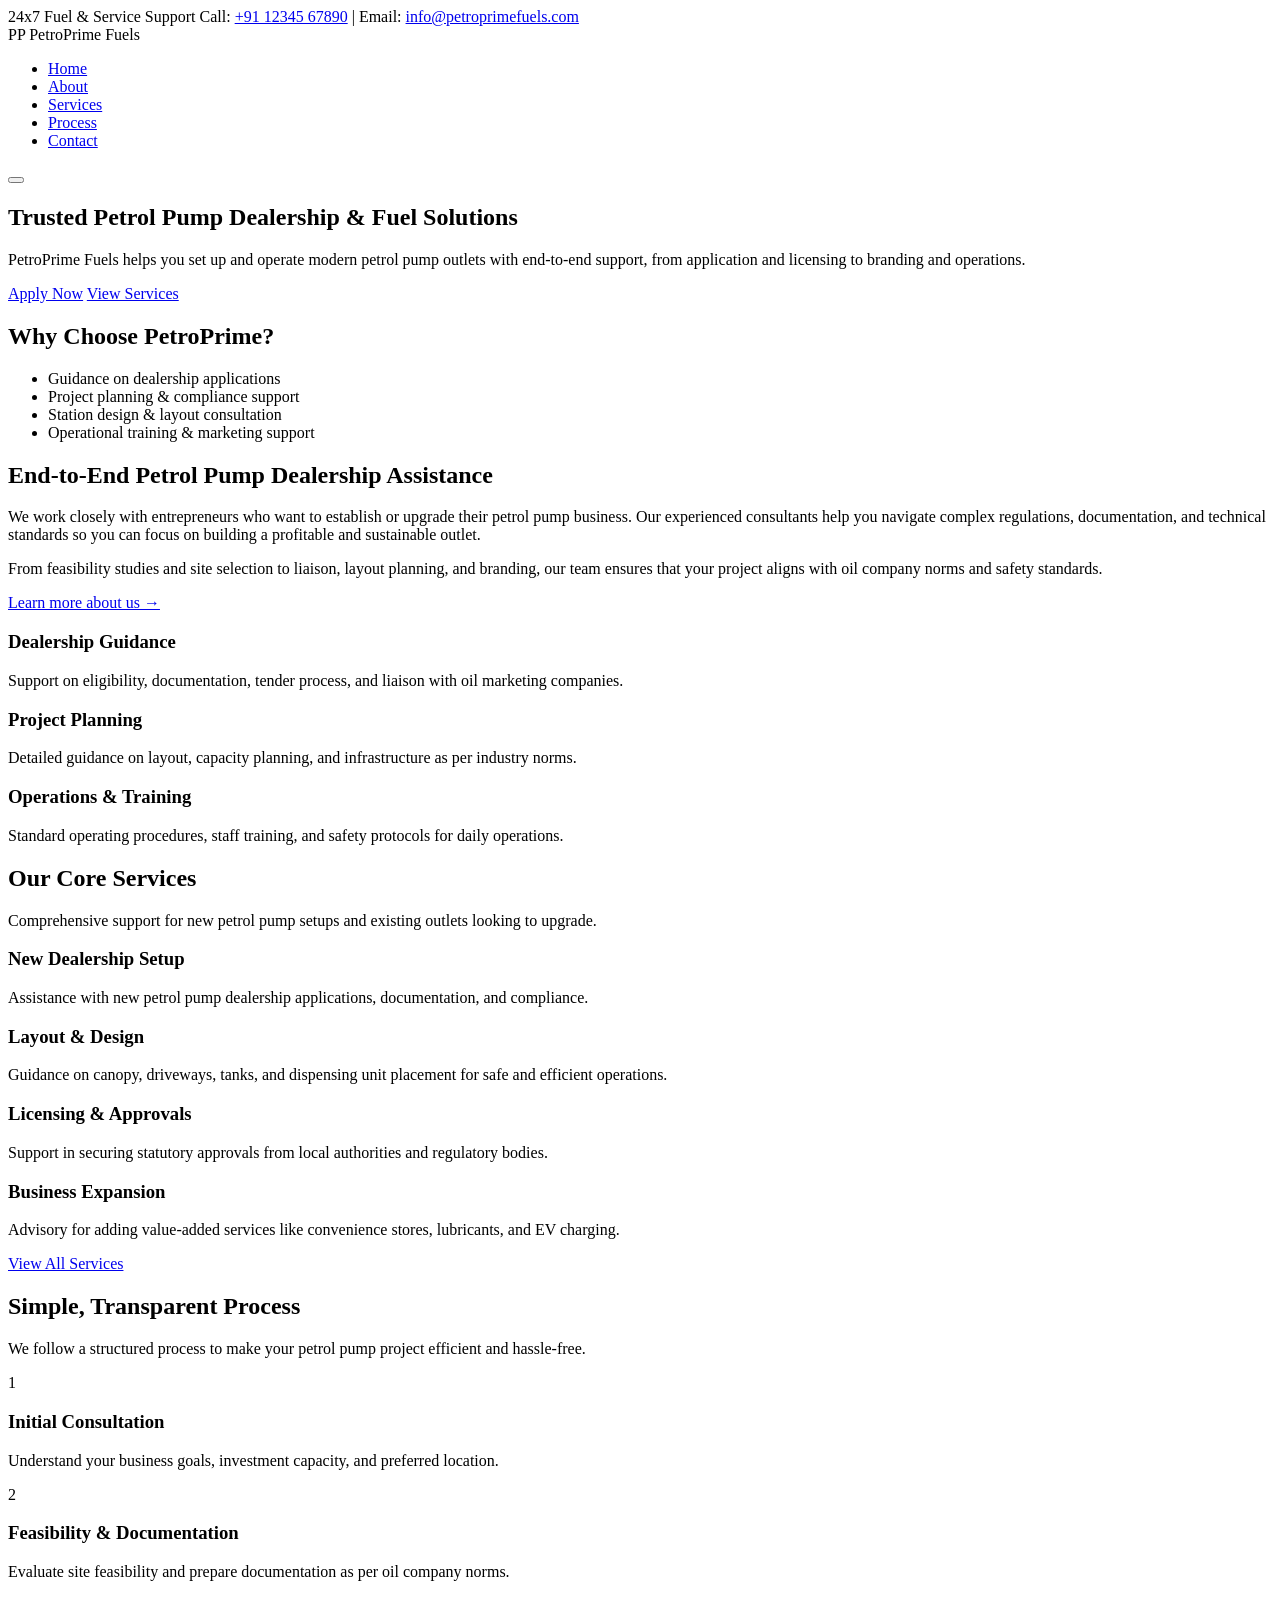
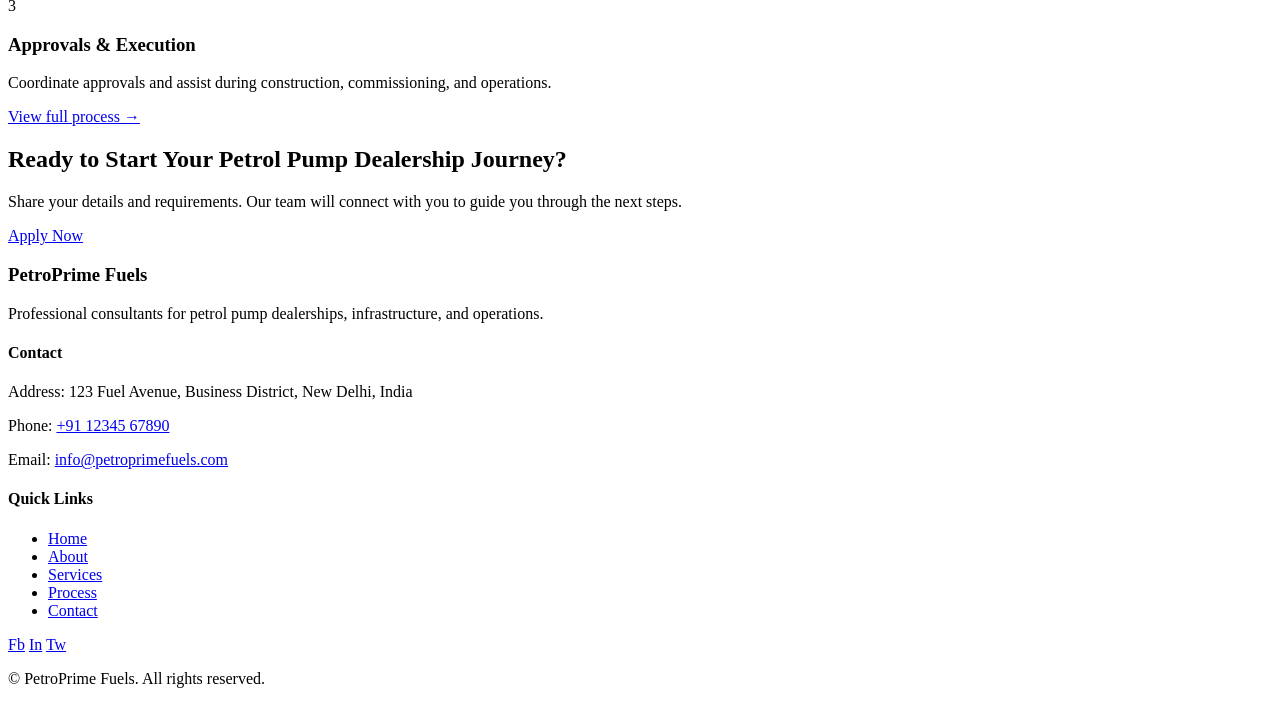
==== index.html @ 76551018 "Add files via upload" ====
<!DOCTYPE html>
<html lang="en">
<head>
  <meta charset="UTF-8" />
  <meta name="viewport" content="width=device-width, initial-scale=1.0" />
  <title>PetroPrime Fuels | Home</title>
  <link rel="stylesheet" href="css/styles.css" />
  <link rel="preconnect" href="https://fonts.googleapis.com" />
  <link rel="preconnect" href="https://fonts.gstatic.com" crossorigin />
  <link href="https://fonts.googleapis.com/css2?family=Poppins:wght@300;400;500;600;700&display=swap" rel="stylesheet" />
  <script src="js/main.js" defer></script>
</head>
<body>
  <!-- Top Bar -->
  <div class="top-bar">
    <div class="container top-bar-content">
      <span>24x7 Fuel &amp; Service Support</span>
      <span>Call: <a href="tel:+911234567890">+91 12345 67890</a> | Email: <a href="mailto:info@petroprimefuels.com">info@petroprimefuels.com</a></span>
    </div>
  </div>

  <!-- Header / Navigation -->
  <header class="site-header">
    <div class="container header-inner">
      <div class="logo">
        <span class="logo-mark">PP</span>
        <span class="logo-text">PetroPrime Fuels</span>
      </div>
      <nav class="main-nav" id="mainNav">
        <ul>
          <li><a href="index.html" class="active">Home</a></li>
          <li><a href="about.html">About</a></li>
          <li><a href="services.html">Services</a></li>
          <li><a href="process.html">Process</a></li>
          <li><a href="contact.html">Contact</a></li>
        </ul>
      </nav>
      <button class="nav-toggle" id="navToggle" aria-label="Toggle navigation">
        <span></span><span></span><span></span>
      </button>
    </div>
  </header>

  <!-- Hero Section -->
  <section class="hero">
    <div class="overlay"></div>
    <div class="container hero-content">
      <div class="hero-text">
        <h1>Trusted Petrol Pump Dealership &amp; Fuel Solutions</h1>
        <p>
          PetroPrime Fuels helps you set up and operate modern petrol pump outlets with end-to-end support, from application and licensing to branding and operations.
        </p>
        <div class="hero-actions">
          <a href="form.html" class="btn primary-btn">Apply Now</a>
          <a href="services.html" class="btn outline-btn">View Services</a>
        </div>
      </div>
      <div class="hero-highlight">
        <h2>Why Choose PetroPrime?</h2>
        <ul>
          <li>Guidance on dealership applications</li>
          <li>Project planning &amp; compliance support</li>
          <li>Station design &amp; layout consultation</li>
          <li>Operational training &amp; marketing support</li>
        </ul>
      </div>
    </div>
  </section>

  <!-- Overview Sections -->
  <section class="section">
    <div class="container section-grid two-col">
      <div>
        <h2>End-to-End Petrol Pump Dealership Assistance</h2>
        <p>
          We work closely with entrepreneurs who want to establish or upgrade their petrol pump business. Our experienced consultants help you navigate complex
          regulations, documentation, and technical standards so you can focus on building a profitable and sustainable outlet.
        </p>
        <p>
          From feasibility studies and site selection to liaison, layout planning, and branding, our team ensures that your project aligns with oil company norms and
          safety standards.
        </p>
        <a href="about.html" class="text-link">Learn more about us &rarr;</a>
      </div>
      <div class="card-list">
        <div class="info-card">
          <h3>Dealership Guidance</h3>
          <p>Support on eligibility, documentation, tender process, and liaison with oil marketing companies.</p>
        </div>
        <div class="info-card">
          <h3>Project Planning</h3>
          <p>Detailed guidance on layout, capacity planning, and infrastructure as per industry norms.</p>
        </div>
        <div class="info-card">
          <h3>Operations &amp; Training</h3>
          <p>Standard operating procedures, staff training, and safety protocols for daily operations.</p>
        </div>
      </div>
    </div>
  </section>

  <!-- Services Preview -->
  <section class="section section-muted">
    <div class="container">
      <div class="section-header">
        <h2>Our Core Services</h2>
        <p>Comprehensive support for new petrol pump setups and existing outlets looking to upgrade.</p>
      </div>
      <div class="card-grid">
        <article class="service-card">
          <h3>New Dealership Setup</h3>
          <p>Assistance with new petrol pump dealership applications, documentation, and compliance.</p>
        </article>
        <article class="service-card">
          <h3>Layout &amp; Design</h3>
          <p>Guidance on canopy, driveways, tanks, and dispensing unit placement for safe and efficient operations.</p>
        </article>
        <article class="service-card">
          <h3>Licensing &amp; Approvals</h3>
          <p>Support in securing statutory approvals from local authorities and regulatory bodies.</p>
        </article>
        <article class="service-card">
          <h3>Business Expansion</h3>
          <p>Advisory for adding value-added services like convenience stores, lubricants, and EV charging.</p>
        </article>
      </div>
      <div class="centered">
        <a href="services.html" class="btn primary-btn">View All Services</a>
      </div>
    </div>
  </section>

  <!-- Process Preview -->
  <section class="section">
    <div class="container">
      <div class="section-header">
        <h2>Simple, Transparent Process</h2>
        <p>We follow a structured process to make your petrol pump project efficient and hassle-free.</p>
      </div>
      <div class="process-steps">
        <div class="step">
          <span class="step-number">1</span>
          <h3>Initial Consultation</h3>
          <p>Understand your business goals, investment capacity, and preferred location.</p>
        </div>
        <div class="step">
          <span class="step-number">2</span>
          <h3>Feasibility &amp; Documentation</h3>
          <p>Evaluate site feasibility and prepare documentation as per oil company norms.</p>
        </div>
        <div class="step">
          <span class="step-number">3</span>
          <h3>Approvals &amp; Execution</h3>
          <p>Coordinate approvals and assist during construction, commissioning, and operations.</p>
        </div>
      </div>
      <div class="centered">
        <a href="process.html" class="text-link">View full process &rarr;</a>
      </div>
    </div>
  </section>

  <!-- Call to Action -->
  <section class="section cta-section">
    <div class="container cta-inner">
      <div>
        <h2>Ready to Start Your Petrol Pump Dealership Journey?</h2>
        <p>Share your details and requirements. Our team will connect with you to guide you through the next steps.</p>
      </div>
      <div>
        <a href="form.html" class="btn primary-btn">Apply Now</a>
      </div>
    </div>
  </section>

  <!-- Footer -->
  <footer class="site-footer">
    <div class="container footer-grid">
      <div>
        <h3>PetroPrime Fuels</h3>
        <p>Professional consultants for petrol pump dealerships, infrastructure, and operations.</p>
      </div>
      <div>
        <h4>Contact</h4>
        <p>Address: 123 Fuel Avenue, Business District, New Delhi, India</p>
        <p>Phone: <a href="tel:+911234567890">+91 12345 67890</a></p>
        <p>Email: <a href="mailto:info@petroprimefuels.com">info@petroprimefuels.com</a></p>
      </div>
      <div>
        <h4>Quick Links</h4>
        <ul class="footer-links">
          <li><a href="index.html">Home</a></li>
          <li><a href="about.html">About</a></li>
          <li><a href="services.html">Services</a></li>
          <li><a href="process.html">Process</a></li>
          <li><a href="contact.html">Contact</a></li>
        </ul>
        <div class="social-links">
          <a href="#" aria-label="Facebook">Fb</a>
          <a href="#" aria-label="LinkedIn">In</a>
          <a href="#" aria-label="Twitter">Tw</a>
        </div>
      </div>
    </div>
    <div class="footer-bottom">
      <p>&copy; <span id="year"></span> PetroPrime Fuels. All rights reserved.</p>
    </div>
  </footer>
</body>
</html>
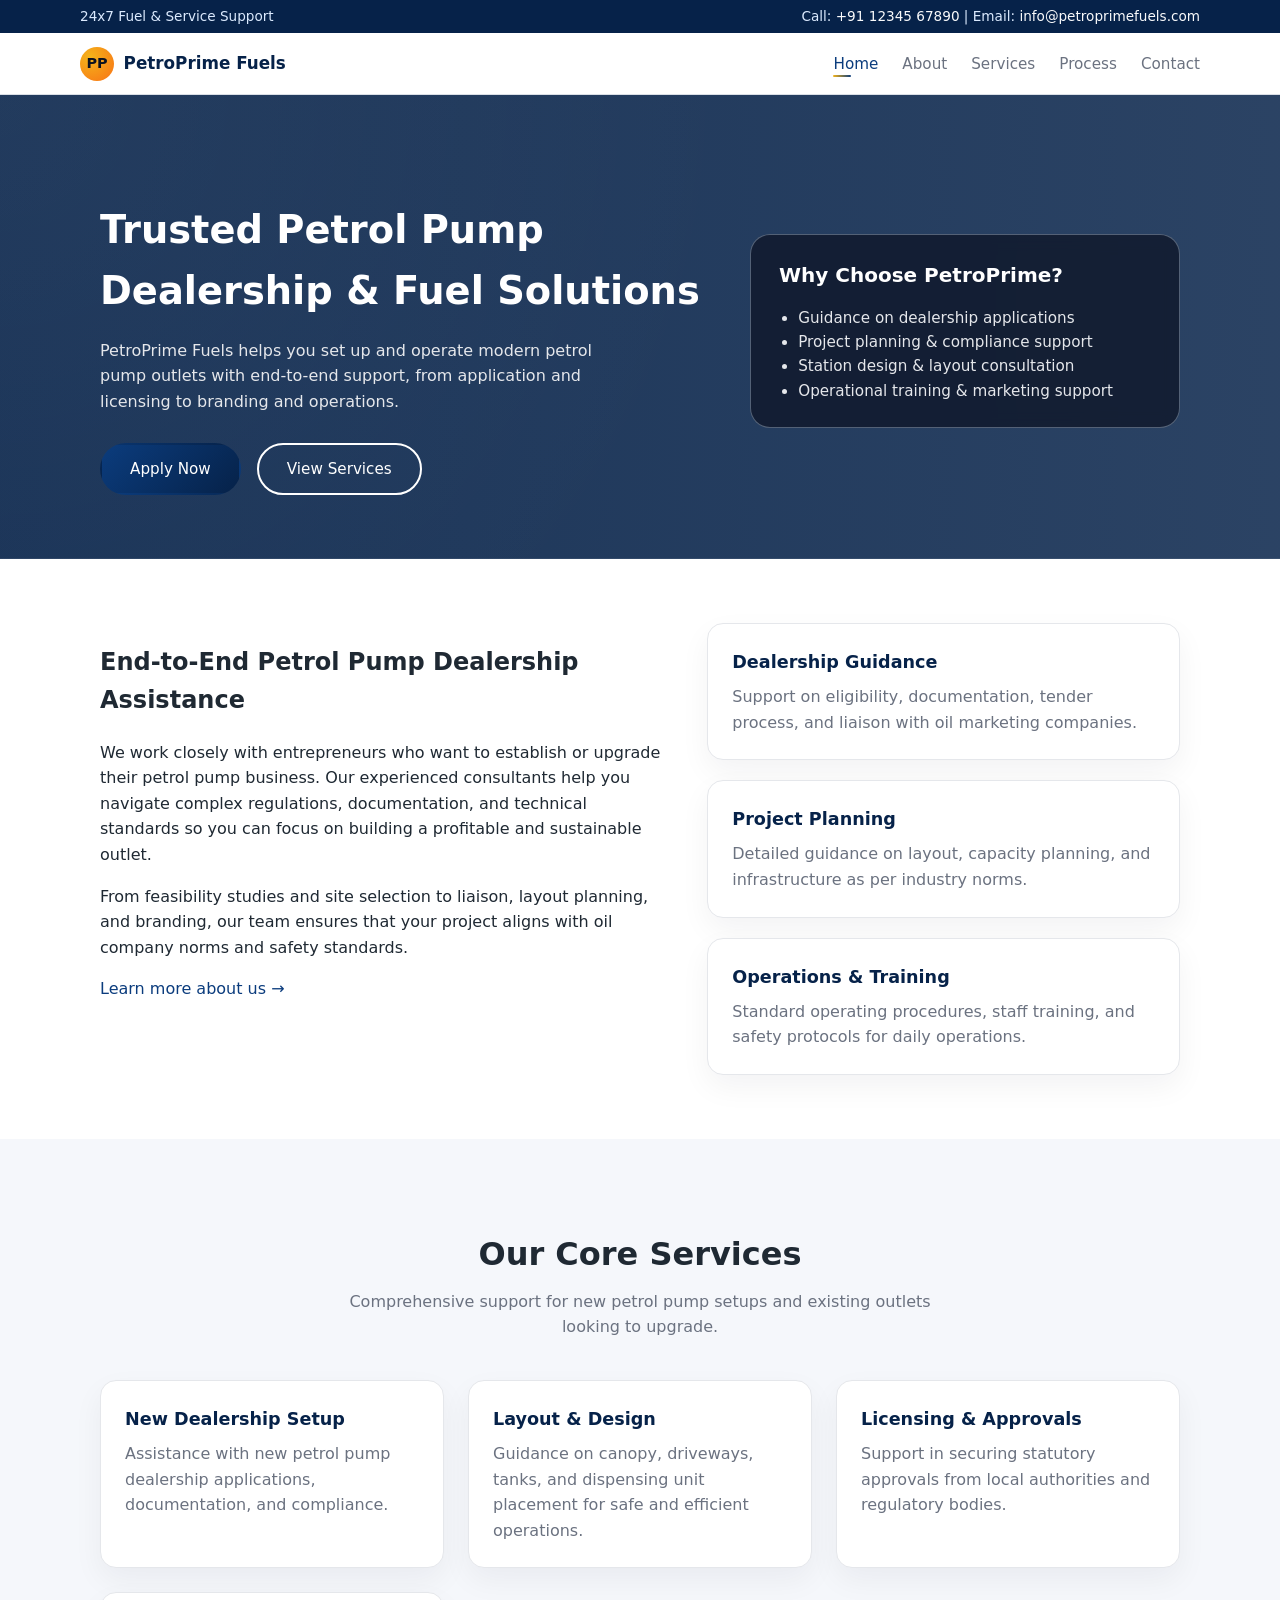
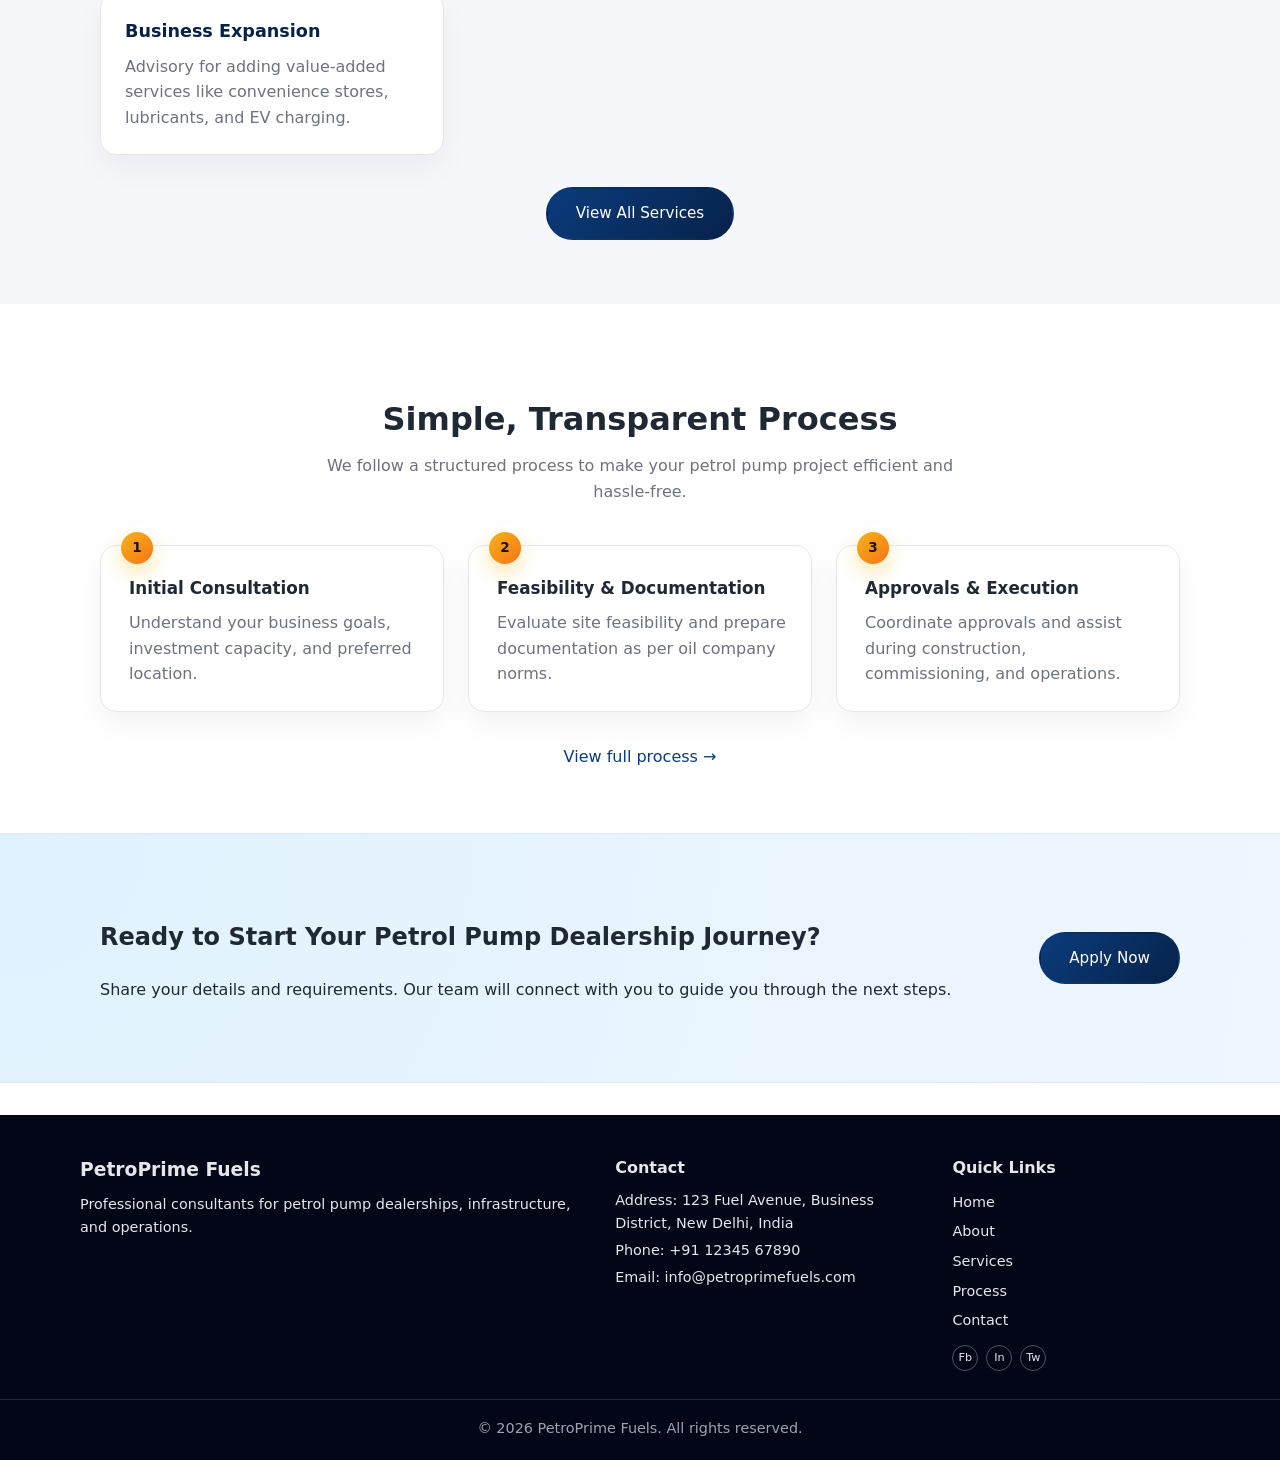
==== commit d7922774: "Fix HTML formatting and update stylesheet path" ====
--- a/index.html
+++ b/index.html
@@ -4,7 +4,7 @@
   <meta charset="UTF-8" />
   <meta name="viewport" content="width=device-width, initial-scale=1.0" />
   <title>PetroPrime Fuels | Home</title>
-  <link rel="stylesheet" href="css/styles.css" />
+  <link rel="stylesheet" href="styles.css" />
   <link rel="preconnect" href="https://fonts.googleapis.com" />
   <link rel="preconnect" href="https://fonts.gstatic.com" crossorigin />
   <link href="https://fonts.googleapis.com/css2?family=Poppins:wght@300;400;500;600;700&display=swap" rel="stylesheet" />
@@ -208,3 +208,4 @@
   </footer>
 </body>
 </html>
+
--- a/styles.css
+++ b/styles.css
@@ -0,0 +1,845 @@
+:root {
+  --primary-color: #0b3c7d;
+  --primary-dark: #062249;
+  --accent-color: #f4b41a;
+  --text-color: #1f2933;
+  --muted-text: #6b7280;
+  --bg-light: #f5f7fb;
+  --white: #ffffff;
+  --border-color: #e5e7eb;
+  --error-color: #d32f2f;
+  --success-color: #1b873f;
+}
+
+*,
+*::before,
+*::after {
+  box-sizing: border-box;
+}
+
+html {
+  scroll-behavior: smooth;
+}
+
+body {
+  margin: 0;
+  font-family: "Poppins", system-ui, -apple-system, BlinkMacSystemFont, "Segoe UI", sans-serif;
+  color: var(--text-color);
+  background-color: #ffffff;
+  line-height: 1.6;
+}
+
+/* Utility */
+
+.container {
+  width: 100%;
+  max-width: 1120px;
+  margin: 0 auto;
+  padding: 0 1.25rem;
+}
+
+.section {
+  padding: 4rem 0;
+}
+
+.section-muted {
+  background-color: var(--bg-light);
+}
+
+.section-header {
+  text-align: center;
+  margin-bottom: 2.5rem;
+}
+
+.section-header h2 {
+  font-size: 2rem;
+  margin-bottom: 0.5rem;
+}
+
+.section-header p {
+  color: var(--muted-text);
+  max-width: 640px;
+  margin: 0.5rem auto 0;
+}
+
+.two-col {
+  display: grid;
+  grid-template-columns: 1.2fr 1fr;
+  gap: 2.5rem;
+}
+
+.centered {
+  text-align: center;
+  margin-top: 2rem;
+}
+
+.btn {
+  display: inline-flex;
+  align-items: center;
+  justify-content: center;
+  padding: 0.75rem 1.75rem;
+  border-radius: 999px;
+  border: 2px solid transparent;
+  font-weight: 500;
+  font-size: 0.95rem;
+  text-decoration: none;
+  cursor: pointer;
+  transition: all 0.2s ease;
+  white-space: nowrap;
+}
+
+.primary-btn {
+  background: linear-gradient(135deg, var(--primary-color), var(--primary-dark));
+  color: var(--white);
+}
+
+.primary-btn:hover {
+  box-shadow: 0 8px 20px rgba(6, 34, 73, 0.35);
+  transform: translateY(-1px);
+}
+
+.outline-btn {
+  background-color: transparent;
+  border-color: var(--white);
+  color: var(--white);
+}
+
+.outline-btn:hover {
+  background-color: var(--white);
+  color: var(--primary-dark);
+}
+
+.text-link {
+  color: var(--primary-color);
+  font-weight: 500;
+  text-decoration: none;
+}
+
+.text-link:hover {
+  text-decoration: underline;
+}
+
+/* Top Bar */
+
+.top-bar {
+  background-color: var(--primary-dark);
+  color: #dbeafe;
+  font-size: 0.85rem;
+}
+
+.top-bar a {
+  color: #f9fafb;
+  text-decoration: none;
+}
+
+.top-bar a:hover {
+  text-decoration: underline;
+}
+
+.top-bar-content {
+  display: flex;
+  justify-content: space-between;
+  align-items: center;
+  padding: 0.35rem 0;
+  gap: 0.75rem;
+}
+
+/* Header */
+
+.site-header {
+  position: sticky;
+  top: 0;
+  z-index: 40;
+  background-color: var(--white);
+  border-bottom: 1px solid rgba(148, 163, 184, 0.35);
+}
+
+.header-inner {
+  display: flex;
+  align-items: center;
+  justify-content: space-between;
+  padding: 0.85rem 0;
+}
+
+.logo {
+  display: flex;
+  align-items: center;
+  gap: 0.6rem;
+}
+
+.logo-mark {
+  width: 34px;
+  height: 34px;
+  border-radius: 50%;
+  background: radial-gradient(circle at 30% 30%, #f4b41a, #f97316);
+  display: inline-flex;
+  align-items: center;
+  justify-content: center;
+  font-weight: 700;
+  font-size: 0.9rem;
+  color: #0b1120;
+}
+
+.logo-text {
+  font-weight: 600;
+  font-size: 1.05rem;
+  color: var(--primary-dark);
+}
+
+.main-nav ul {
+  list-style: none;
+  display: flex;
+  align-items: center;
+  gap: 1.5rem;
+  margin: 0;
+  padding: 0;
+}
+
+.main-nav a {
+  text-decoration: none;
+  color: var(--muted-text);
+  font-weight: 500;
+  font-size: 0.95rem;
+  position: relative;
+  padding-bottom: 0.25rem;
+}
+
+.main-nav a:hover {
+  color: var(--primary-color);
+}
+
+.main-nav a.active {
+  color: var(--primary-color);
+}
+
+.main-nav a.active::after,
+.main-nav a:hover::after {
+  content: "";
+  position: absolute;
+  left: 0;
+  bottom: 0;
+  height: 2px;
+  width: 18px;
+  background: linear-gradient(90deg, var(--accent-color), var(--primary-color));
+  border-radius: 999px;
+}
+
+/* Mobile Nav Toggle */
+
+.nav-toggle {
+  display: none;
+  flex-direction: column;
+  justify-content: center;
+  gap: 4px;
+  width: 34px;
+  height: 34px;
+  padding: 0;
+  border-radius: 999px;
+  border: 1px solid #e5e7eb;
+  background-color: #f9fafb;
+  cursor: pointer;
+}
+
+.nav-toggle span {
+  display: block;
+  height: 2px;
+  width: 18px;
+  border-radius: 999px;
+  background-color: #111827;
+}
+
+/* Hero */
+
+.hero {
+  position: relative;
+  background-image: linear-gradient(
+      to right,
+      rgba(6, 34, 73, 0.92),
+      rgba(6, 34, 73, 0.85)
+    ),
+    url("https://images.pexels.com/photos/9799993/pexels-photo-9799993.jpeg?auto=compress&cs=tinysrgb&w=1600");
+  background-size: cover;
+  background-position: center;
+  color: var(--white);
+  padding: 4.5rem 0 4rem;
+}
+
+.hero .overlay {
+  position: absolute;
+  inset: 0;
+  background: radial-gradient(circle at top left, rgba(250, 250, 250, 0.04), transparent 55%);
+  pointer-events: none;
+}
+
+.hero-content {
+  position: relative;
+  display: grid;
+  grid-template-columns: 1.4fr 1fr;
+  gap: 3rem;
+  align-items: center;
+}
+
+.hero-text h1 {
+  font-size: 2.4rem;
+  margin-bottom: 1rem;
+}
+
+.hero-text p {
+  max-width: 540px;
+  color: #e5e7eb;
+}
+
+.hero-actions {
+  margin-top: 1.75rem;
+  display: flex;
+  gap: 1rem;
+  flex-wrap: wrap;
+}
+
+.hero-highlight {
+  background: rgba(15, 23, 42, 0.8);
+  border-radius: 1.25rem;
+  padding: 1.5rem 1.75rem;
+  border: 1px solid rgba(148, 163, 184, 0.5);
+  backdrop-filter: blur(8px);
+}
+
+.hero-highlight h2 {
+  font-size: 1.25rem;
+  margin-top: 0;
+  margin-bottom: 0.9rem;
+}
+
+.hero-highlight ul {
+  margin: 0;
+  padding-left: 1.2rem;
+  color: #e5e7eb;
+  font-size: 0.95rem;
+}
+
+/* Cards */
+
+.card-list {
+  display: grid;
+  gap: 1.25rem;
+}
+
+.info-card,
+.service-card {
+  background-color: #ffffff;
+  border-radius: 1rem;
+  padding: 1.5rem;
+  border: 1px solid var(--border-color);
+  box-shadow: 0 12px 30px rgba(15, 23, 42, 0.05);
+}
+
+.info-card h3,
+.service-card h3 {
+  margin-top: 0;
+  margin-bottom: 0.5rem;
+  font-size: 1.1rem;
+  color: var(--primary-dark);
+}
+
+.info-card p,
+.service-card p {
+  margin: 0;
+  color: var(--muted-text);
+}
+
+.card-grid {
+  display: grid;
+  grid-template-columns: repeat(3, minmax(0, 1fr));
+  gap: 1.5rem;
+}
+
+/* Process */
+
+.process-steps {
+  display: grid;
+  grid-template-columns: repeat(3, minmax(0, 1fr));
+  gap: 1.5rem;
+}
+
+.process-detailed {
+  grid-template-columns: repeat(2, minmax(0, 1fr));
+}
+
+/* Card-style 3-step process */
+.process-steps.process-cards {
+  grid-template-columns: repeat(3, minmax(0, 1fr));
+}
+
+.process-card {
+  position: relative;
+  text-align: center;
+  padding: 2.5rem 1.5rem;
+  border-radius: 1rem;
+  overflow: hidden;
+  min-height: 280px;
+  display: flex;
+  align-items: center;
+  justify-content: center;
+  background-size: cover;
+  background-position: center;
+  background-repeat: no-repeat;
+}
+
+/* Step 1 - Online application form / laptop */
+.process-card-step1 {
+  background-image: url("https://images.unsplash.com/photo-1551288049-bebda4e38f71?w=800&auto=format&fit=crop");
+}
+
+/* Step 2 - Document verification / evaluation */
+.process-card-step2 {
+  background-image: url("https://images.unsplash.com/photo-1450101499163-c8848c66ca85?w=800&auto=format&fit=crop");
+}
+
+/* Step 3 - Signing contract / fuel station setup */
+.process-card-step3 {
+  background-image: url("https://images.unsplash.com/photo-1589829545856-d10d557cf95f?w=800&auto=format&fit=crop");
+}
+
+/* Dark overlay for readability */
+.process-card-overlay {
+  position: absolute;
+  top: 0;
+  left: 0;
+  right: 0;
+  bottom: 0;
+  background: rgba(0, 0, 0, 0.5);
+  z-index: 1;
+}
+
+/* Content container */
+.process-card-content {
+  position: relative;
+  z-index: 2;
+  color: #ffffff;
+}
+
+.process-card h3 {
+  margin-top: 0;
+  margin-bottom: 0.75rem;
+  font-size: 1.25rem;
+  color: #ffffff;
+  font-weight: 600;
+}
+
+.process-card p {
+  margin: 0;
+  color: #f9fafb;
+  font-size: 0.95rem;
+  line-height: 1.6;
+}
+
+.step {
+  position: relative;
+  background-color: #ffffff;
+  border-radius: 1rem;
+  padding: 1.5rem 1.5rem 1.5rem 1.75rem;
+  border: 1px solid var(--border-color);
+  box-shadow: 0 12px 30px rgba(15, 23, 42, 0.05);
+}
+
+.step-number {
+  position: absolute;
+  left: 1.25rem;
+  top: -0.85rem;
+  width: 32px;
+  height: 32px;
+  border-radius: 999px;
+  background: linear-gradient(135deg, var(--accent-color), #f97316);
+  display: inline-flex;
+  align-items: center;
+  justify-content: center;
+  font-weight: 700;
+  font-size: 0.85rem;
+  color: #111827;
+  box-shadow: 0 8px 20px rgba(251, 191, 36, 0.4);
+}
+
+.step h3 {
+  margin-top: 0.35rem;
+  margin-bottom: 0.5rem;
+  font-size: 1.05rem;
+}
+
+.step p {
+  margin: 0;
+  color: var(--muted-text);
+}
+
+/* CTA Section */
+
+.cta-section {
+  background: radial-gradient(circle at top left, #e0f2fe, #eff6ff);
+  border-top: 1px solid #dbeafe;
+  border-bottom: 1px solid #dbeafe;
+}
+
+.cta-inner {
+  display: flex;
+  align-items: center;
+  justify-content: space-between;
+  gap: 2rem;
+}
+
+/* Page Hero */
+
+.page-hero {
+  background: linear-gradient(135deg, var(--primary-dark), var(--primary-color));
+  color: var(--white);
+  padding: 2.5rem 0;
+}
+
+.page-hero h1 {
+  margin: 0 0 0.5rem;
+  font-size: 2rem;
+}
+
+.page-hero p {
+  margin: 0;
+  max-width: 520px;
+  color: #e5e7eb;
+}
+
+/* Lists */
+
+.checklist {
+  list-style: none;
+  padding-left: 0;
+  margin: 1rem 0 0;
+}
+
+.checklist li {
+  position: relative;
+  padding-left: 1.4rem;
+  margin-bottom: 0.35rem;
+}
+
+.checklist li::before {
+  content: "✓";
+  position: absolute;
+  left: 0;
+  top: 0.05rem;
+  font-size: 0.85rem;
+  color: var(--accent-color);
+}
+
+/* Contact */
+
+.contact-details p {
+  margin: 0.25rem 0;
+}
+
+.contact-cta {
+  margin-top: 1.75rem;
+  padding: 1.25rem 1.5rem;
+  border-radius: 1rem;
+  background-color: var(--bg-light);
+  border: 1px dashed #cbd5f5;
+}
+
+.map-placeholder {
+  margin-top: 1rem;
+  border-radius: 0.75rem;
+  border: 1px dashed var(--border-color);
+  padding: 2rem;
+  text-align: center;
+  color: var(--muted-text);
+  font-size: 0.9rem;
+}
+
+/* Forms */
+
+.apply-form {
+  max-width: 640px;
+  margin: 0 auto;
+  background-color: #ffffff;
+  border-radius: 1rem;
+  padding: 2rem 1.75rem;
+  border: 1px solid var(--border-color);
+  box-shadow: 0 12px 30px rgba(15, 23, 42, 0.05);
+}
+
+.form-row {
+  margin-bottom: 1.25rem;
+}
+
+.form-row label {
+  display: block;
+  font-weight: 500;
+  margin-bottom: 0.4rem;
+  font-size: 0.95rem;
+}
+
+.form-row label span {
+  color: var(--error-color);
+}
+
+.apply-form input,
+.apply-form textarea,
+.apply-form select {
+  width: 100%;
+  padding: 0.65rem 0.75rem;
+  border-radius: 0.6rem;
+  border: 1px solid var(--border-color);
+  font-family: inherit;
+  font-size: 0.95rem;
+  outline: none;
+  transition: border-color 0.15s ease, box-shadow 0.15s ease, background-color 0.15s ease;
+}
+
+.apply-form input:focus,
+.apply-form textarea:focus,
+.apply-form select:focus {
+  border-color: var(--primary-color);
+  box-shadow: 0 0 0 1px rgba(37, 99, 235, 0.3);
+  background-color: #f9fafb;
+}
+
+.apply-form select {
+  cursor: pointer;
+  appearance: none;
+  background-image: url("data:image/svg+xml,%3Csvg xmlns='http://www.w3.org/2000/svg' width='12' height='12' viewBox='0 0 12 12'%3E%3Cpath fill='%231f2933' d='M6 9L1 4h10z'/%3E%3C/svg%3E");
+  background-repeat: no-repeat;
+  background-position: right 0.75rem center;
+  padding-right: 2.5rem;
+}
+
+.error {
+  border-color: var(--error-color) !important;
+  box-shadow: 0 0 0 1px rgba(211, 47, 47, 0.15);
+}
+
+.error-message {
+  color: var(--error-color);
+  font-size: 0.8rem;
+  margin-top: 0.2rem;
+  min-height: 0.95rem;
+}
+
+.form-note {
+  font-size: 0.85rem;
+  color: var(--muted-text);
+  margin-top: 0.5rem;
+}
+
+.form-note span {
+  color: var(--error-color);
+}
+
+.form-success {
+  margin-top: 0.9rem;
+  font-size: 0.9rem;
+  color: var(--success-color);
+  background-color: #ecfdf3;
+  border-radius: 0.6rem;
+  padding: 0.75rem 0.85rem;
+}
+
+/* Footer */
+
+.site-footer {
+  background-color: #020617;
+  color: #e5e7eb;
+  margin-top: 2rem;
+}
+
+.footer-grid {
+  display: grid;
+  grid-template-columns: 2fr 1.2fr 1fr;
+  gap: 2.5rem;
+  padding: 2.5rem 0 1.75rem;
+}
+
+.site-footer h3,
+.site-footer h4 {
+  margin-top: 0;
+  margin-bottom: 0.5rem;
+}
+
+.site-footer p {
+  margin: 0.25rem 0;
+  font-size: 0.9rem;
+}
+
+.site-footer a {
+  color: #e5e7eb;
+  text-decoration: none;
+  font-size: 0.9rem;
+}
+
+.site-footer a:hover {
+  color: var(--accent-color);
+}
+
+.footer-links {
+  list-style: none;
+  padding-left: 0;
+  margin: 0 0 0.75rem;
+}
+
+.footer-links li {
+  margin-bottom: 0.25rem;
+}
+
+.social-links {
+  display: flex;
+  gap: 0.5rem;
+}
+
+.social-links a {
+  display: inline-flex;
+  align-items: center;
+  justify-content: center;
+  width: 26px;
+  height: 26px;
+  border-radius: 999px;
+  background-color: #020617;
+  border: 1px solid #4b5563;
+  font-size: 0.7rem;
+}
+
+.social-links a:hover {
+  background-color: var(--accent-color);
+  color: #020617;
+  border-color: var(--accent-color);
+}
+
+.footer-bottom {
+  border-top: 1px solid #1f2937;
+  padding: 0.85rem 0 1rem;
+  text-align: center;
+  font-size: 0.8rem;
+  color: #9ca3af;
+}
+
+/* Responsive */
+
+@media (max-width: 960px) {
+  .hero-content {
+    grid-template-columns: 1fr;
+  }
+
+  .two-col {
+    grid-template-columns: 1fr;
+  }
+
+  .card-grid {
+    grid-template-columns: repeat(2, minmax(0, 1fr));
+  }
+
+  .process-steps {
+    grid-template-columns: repeat(2, minmax(0, 1fr));
+  }
+
+  .process-steps.process-cards {
+    grid-template-columns: repeat(2, minmax(0, 1fr));
+  }
+
+  .process-detailed {
+    grid-template-columns: 1fr;
+  }
+
+  .cta-inner {
+    flex-direction: column;
+    align-items: flex-start;
+  }
+
+  .footer-grid {
+    grid-template-columns: 1.4fr 1fr;
+  }
+}
+
+@media (max-width: 768px) {
+  .top-bar-content {
+    flex-direction: column;
+    align-items: flex-start;
+  }
+
+  .nav-toggle {
+    display: flex;
+  }
+
+  .main-nav {
+    position: absolute;
+    top: 100%;
+    left: 0;
+    right: 0;
+    background-color: var(--white);
+    border-bottom: 1px solid rgba(148, 163, 184, 0.4);
+    transform: translateY(-120%);
+    opacity: 0;
+    pointer-events: none;
+    transition: transform 0.18s ease, opacity 0.18s ease;
+  }
+
+  .main-nav ul {
+    flex-direction: column;
+    align-items: flex-start;
+    padding: 0.75rem 1.25rem 1rem;
+    gap: 0.6rem;
+  }
+
+  .main-nav a {
+    padding: 0.25rem 0;
+  }
+
+  .main-nav.nav-open {
+    transform: translateY(0);
+    opacity: 1;
+    pointer-events: auto;
+  }
+
+  .hero {
+    padding: 3.25rem 0 3rem;
+  }
+
+  .hero-text h1 {
+    font-size: 2rem;
+  }
+
+  .card-grid {
+    grid-template-columns: 1fr;
+  }
+
+  .process-steps {
+    grid-template-columns: 1fr;
+  }
+
+  .process-steps.process-cards {
+    grid-template-columns: 1fr;
+  }
+
+  .process-card {
+    min-height: 240px;
+    padding: 2rem 1.25rem;
+  }
+
+  .apply-form {
+    padding: 1.5rem 1.25rem;
+  }
+
+  .footer-grid {
+    grid-template-columns: 1fr;
+  }
+}
+
+@media (max-width: 480px) {
+  .hero-text h1 {
+    font-size: 1.8rem;
+  }
+
+  .btn {
+    width: 100%;
+    justify-content: center;
+  }
+
+  .hero-actions {
+    flex-direction: column;
+    align-items: stretch;
+  }
+}
+
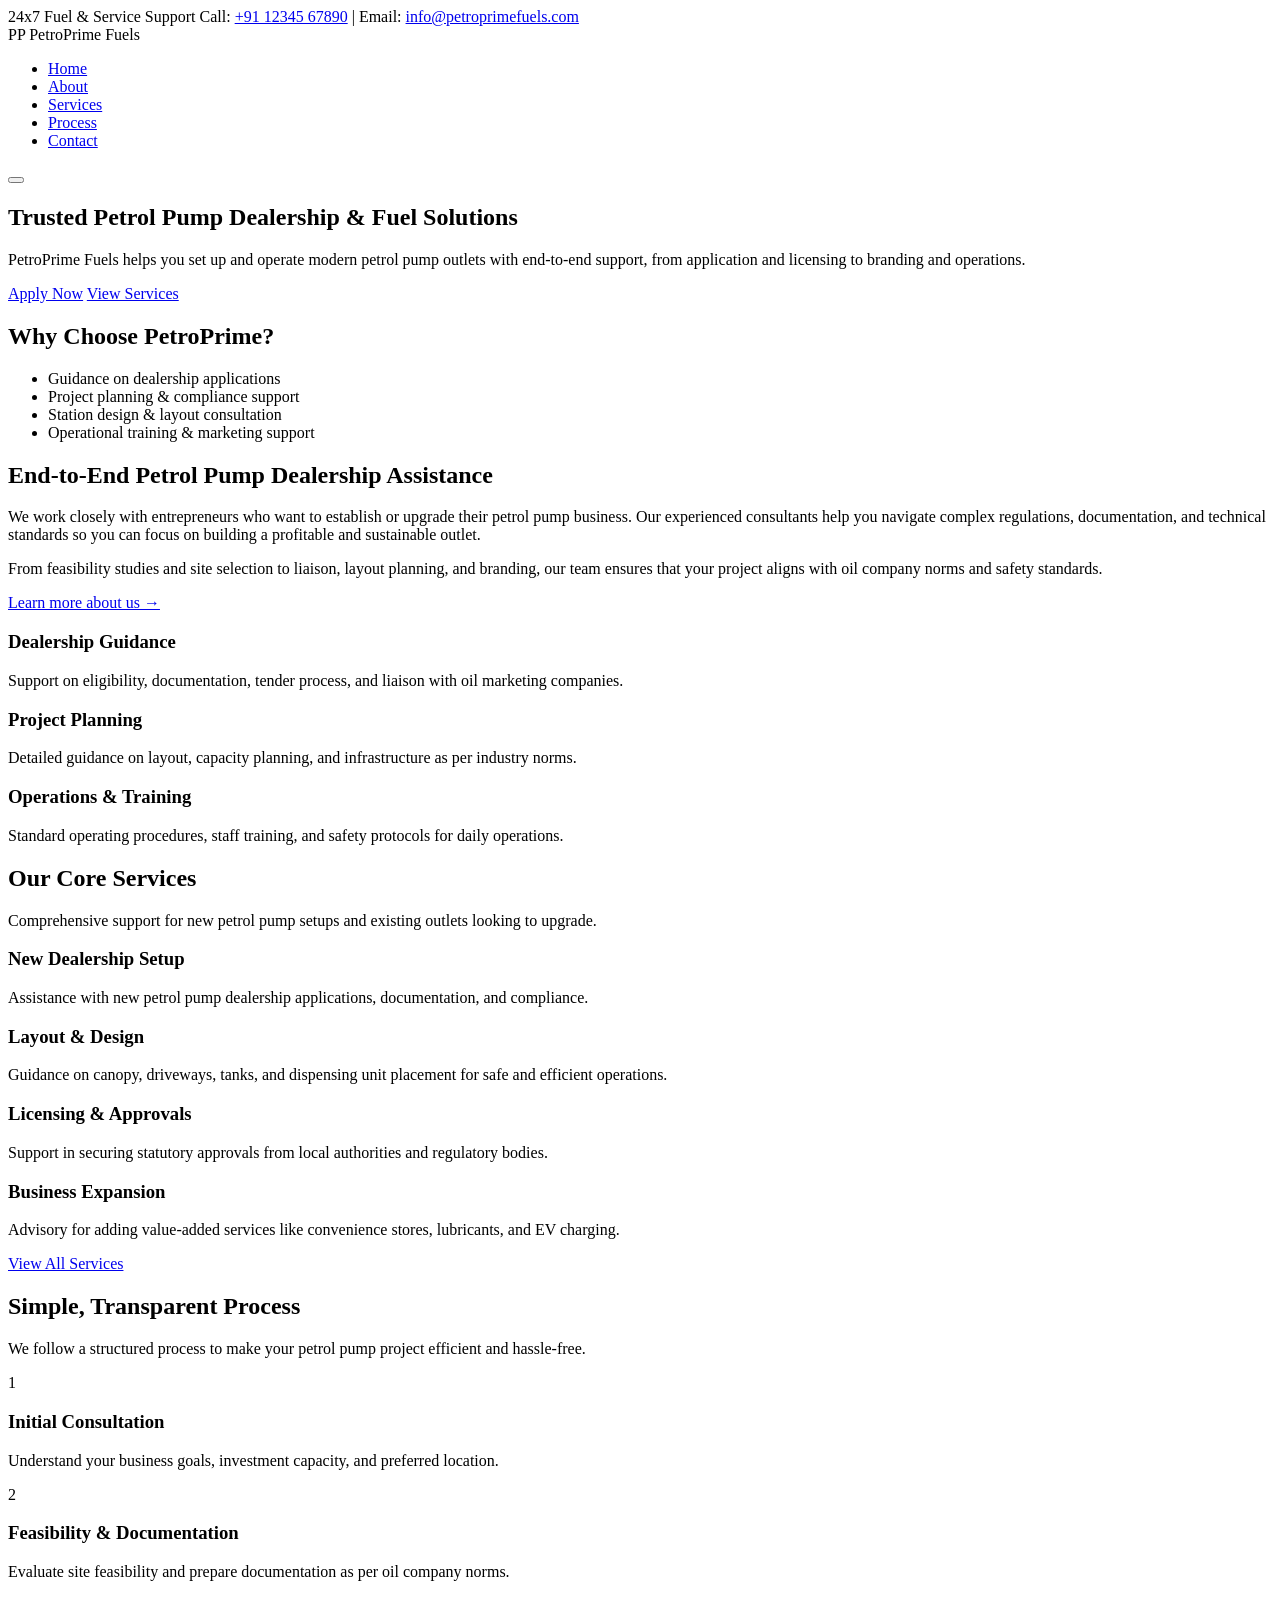
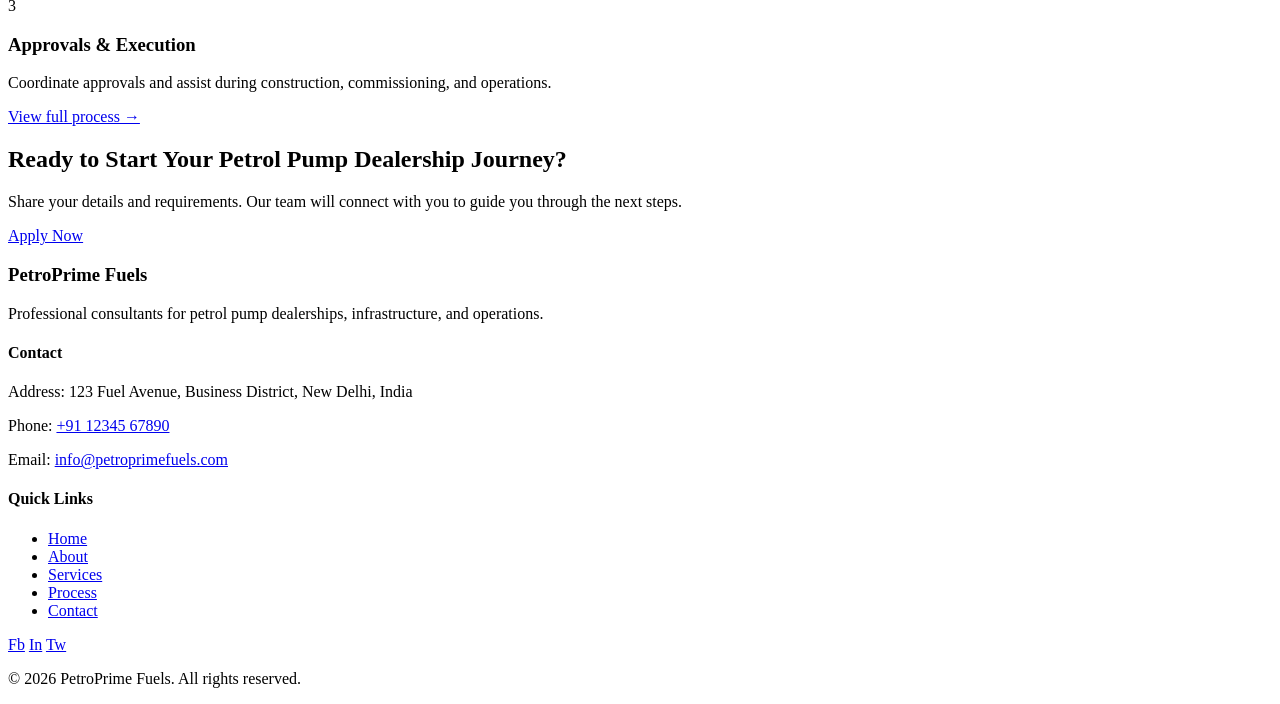
==== commit 95659a65: "Update index.html" ====
--- a/index.html
+++ b/index.html
@@ -4,7 +4,7 @@
   <meta charset="UTF-8" />
   <meta name="viewport" content="width=device-width, initial-scale=1.0" />
   <title>PetroPrime Fuels | Home</title>
-  <link rel="stylesheet" href="styles.css" />
+  <link rel="stylesheet" href="css/styles.css" />
   <link rel="preconnect" href="https://fonts.googleapis.com" />
   <link rel="preconnect" href="https://fonts.gstatic.com" crossorigin />
   <link href="https://fonts.googleapis.com/css2?family=Poppins:wght@300;400;500;600;700&display=swap" rel="stylesheet" />
@@ -209,3 +209,4 @@
 </body>
 </html>
 
+
